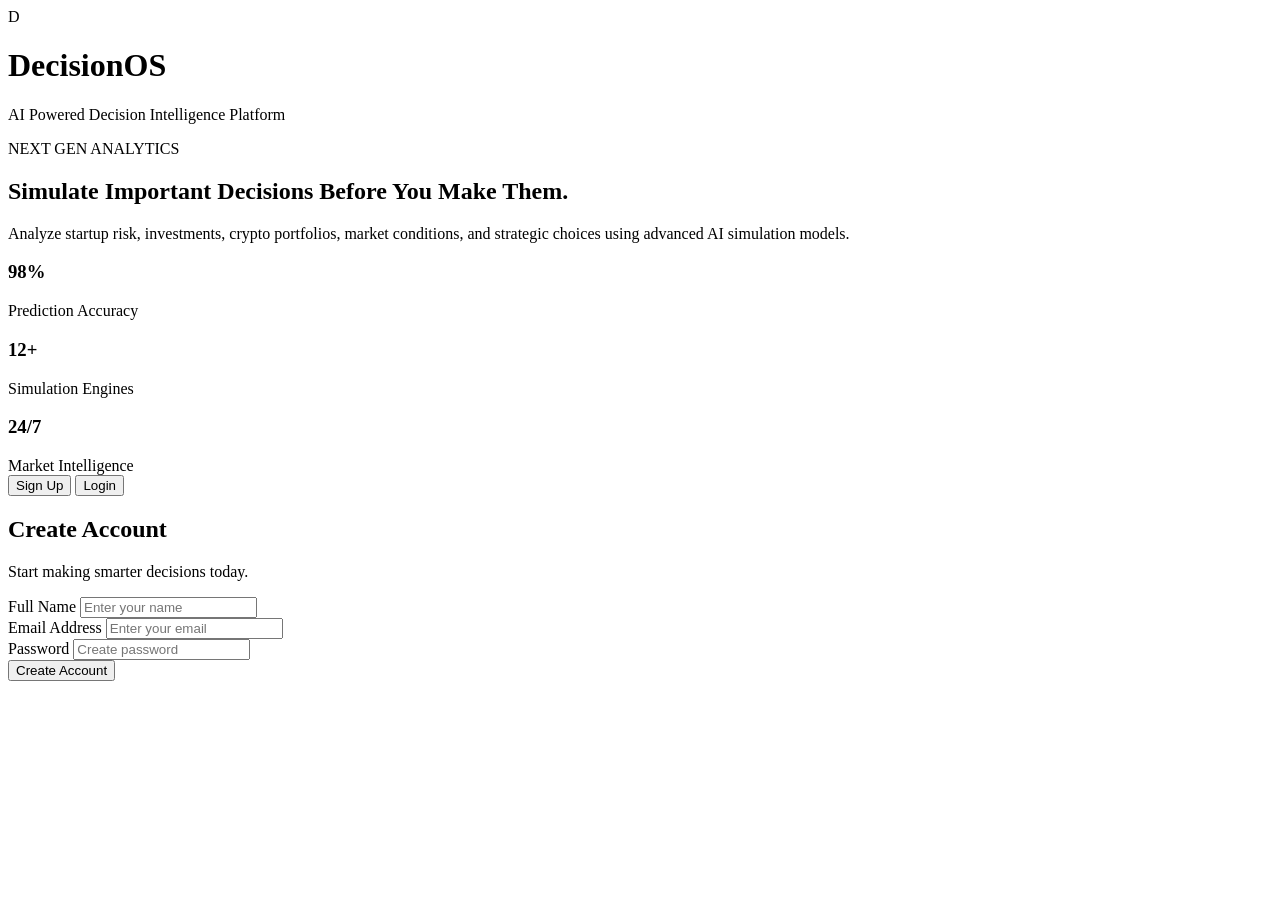
==== index.html @ 7e7c4227 "Rename project.html to index.html" ====
<!DOCTYPE html>
<html lang="en">
<head>
  <meta charset="UTF-8" />
  <meta name="viewport" content="width=device-width, initial-scale=1.0"/>
  <title>DecisionOS — AI Decision Intelligence</title>
  <!-- GOOGLE FONTS -->
  <link rel="preconnect" href="https://fonts.googleapis.com">
  <link rel="preconnect" href="https://fonts.gstatic.com" crossorigin>
  <link href="https://fonts.googleapis.com/css2?family=Inter:wght@300;400;500;600;700;800&family=Space+Grotesk:wght@500;700&display=swap" rel="stylesheet">
  <!-- CSS -->
  <link rel="stylesheet" href="final1.css">
</head>
<body>
  <!-- AUTHENTICATION SCREEN -->
  <div class="auth-wrapper" id="authWrapper">
    <!-- LEFT -->
    <div class="auth-left">
      <div class="auth-brand">
        <div class="brand-logo">D</div>
        <div>
          <h1>DecisionOS</h1>
          <p>AI Powered Decision Intelligence Platform</p>
        </div>
      </div>
      <div class="auth-content">
        <span class="mini-badge">
          NEXT GEN ANALYTICS
        </span>
        <h2>
          Simulate Important Decisions
          <span>Before You Make Them.</span>
        </h2>
        <p>
          Analyze startup risk, investments, crypto portfolios,
          market conditions, and strategic choices using
          advanced AI simulation models.
        </p>
        <div class="auth-stats">
          <div class="auth-stat-card">
            <h3>98%</h3>
            <span>Prediction Accuracy</span>
          </div>
          <div class="auth-stat-card">
            <h3>12+</h3>
            <span>Simulation Engines</span>
          </div>
          <div class="auth-stat-card">
            <h3>24/7</h3>
            <span>Market Intelligence</span>
          </div>
        </div>
      </div>
    </div>
    <!-- RIGHT -->
    <div class="auth-right">
      <div class="auth-box">
        <!-- TABS -->
        <div class="auth-tabs">
          <button class="auth-tab active" onclick="switchAuthTab('signup', this)">Sign Up</button>
          <button class="auth-tab" onclick="switchAuthTab('login', this)">Login</button>
        </div>
        <!-- SIGNUP -->
        <div id="signupForm">
          <h2>Create Account</h2>
          <p class="auth-subtitle">
            Start making smarter decisions today.
          </p>
          <div class="input-group">
            <label>Full Name</label>
            <input type="text" id="signupName" placeholder="Enter your name">
          </div>
          <div class="input-group">
            <label>Email Address</label>
            <input type="email" id="signupEmail" placeholder="Enter your email">
          </div>
          <div class="input-group">
            <label>Password</label>
            <input type="password" id="signupPassword" placeholder="Create password">
          </div>
          <button class="auth-btn" onclick="signupUser()">
            Create Account
          </button>
        </div>
        <!-- LOGIN -->
        <div id="loginForm" style="display:none;">
          <h2>Welcome Back</h2>
          <p class="auth-subtitle">
            Login to continue using DecisionOS.
          </p>
          <div class="input-group">
            <label>Email Address</label>
            <input type="email" id="loginEmail" placeholder="Enter your email">
          </div>
          <div class="input-group">
            <label>Password</label>
            <input type="password" id="loginPassword" placeholder="Enter your password">
          </div>
          <button class="auth-btn" onclick="loginUser()">Login</button>
        </div>
      </div>
    </div>
  </div>
  <!-- MAIN WEBSITE -->
  <div id="mainWebsite" style="display:none;">
    <!-- NAVBAR -->
    <nav>
      <!-- LEFT -->
      <div class="nav-left">
        <div class="nav-logo">Decision<span>OS</span></div>
      </div>
      <!-- CENTER -->
      <ul class="nav-links">
        <li><a href="#hero">Home</a></li>
        <li><a href="#modules">Modules</a></li>
        <li><a href="#simulator">Simulator</a></li>
        <li><a href="#how">How It Works</a></li>
        <li><a href="#footer">Contact</a></li>
      </ul>
      <!-- RIGHT -->
      <div class="nav-actions">
        <!-- THEME TOGGLE -->
        <button class="theme-toggle" id="themeToggle">🌙</button>
        <!-- USER INFO -->
        <div class="nav-user">
          <div class="user-avatar" id="userAvatar">U</div>
          <div class="user-info">
            <span>Welcome</span>
            <h4 id="displayUsername">
              User
            </h4>
          </div>
        </div>
        <!-- LOGOUT -->
        <button class="logout-btn" onclick="logoutUser()">Logout</button>
      </div>
    </nav>
    <!-- HERO -->
    <section class="hero" id="hero">
      <div class="hero-bg-glow"></div>
      <div class="hero-content">
        <div class="hero-badge">AI POWERED DECISION ENGINE</div>
        <h1>
          Predict Outcomes.
          <span>Reduce Risk.</span>
          Make Better Decisions.
        </h1>
        <p>
          DecisionOS combines simulation intelligence,
          crypto forecasting, startup analytics,
          and AI-driven market forecasting
          to help you make smarter strategic decisions.
        </p>
        <div class="hero-buttons">
          <button class="primary-btn" onclick="scrollToSection('simulator')">Launch Simulator</button>
          <button class="secondary-btn" onclick="scrollToSection('modules')">Explore Modules</button>
        </div>
        <div class="hero-stats">
          <div class="hero-stat">
            <h3>12+</h3>
            <span>AI Models</span>
          </div>
          <div class="hero-stat">
            <h3>4</h3>
            <span>Live APIs</span>
          </div>
          <div class="hero-stat">
            <h3>98%</h3>
            <span>Accuracy</span>
          </div>
        </div>
      </div>
    </section>
    <!-- MODULES -->
    <section class="modules" id="modules">
      <div class="section-header">
        <span class="section-tag">
          SIMULATION MODULES
        </span>
        <h2>
          Choose Your Decision Engine
        </h2>
        <p>
          Intelligent simulations tailored
          for high-stakes decisions.
        </p>
      </div>
      <div class="modules-grid">
        <!-- STARTUP -->
        <div class="module-card active-module" onclick="activateModule('startup', this)">
          <div class="module-icon">🚀</div>
          <h3>Startup Risk Analysis</h3>
          <p>
            Evaluate startup viability,
            runway, competition,
            market fit, and investor readiness.
          </p>
          <div class="module-tags">
            <span>Burn Rate</span>
            <span>Market Fit</span>
            <span>Growth</span>
          </div>
        </div>
        <!-- INVESTMENT -->
        <div class="module-card" onclick="activateModule('investment', this)">
          <div class="module-icon">📈</div>
          <h3>Investment & Crypto Strategy</h3>
          <p>
            Analyze stocks, crypto assets,
            portfolio diversification,
            ROI potential, and market volatility.
          </p>
          <div class="module-tags">
            <span>Crypto</span>
            <span>Portfolio</span>
            <span>ROI</span>
            <span>Volatility</span>
          </div>
        </div>
      </div>
    </section>
    <!-- SIMULATOR -->
<section class="simulator-section" id="simulator">
  <div class="section-header">
    <span class="section-tag">AI SIMULATION ENGINE</span>
    <h2>Decision Simulator</h2>
  </div>
  <!-- MODULE SWITCHER -->
  <div class="simulator-top-bar">
    <div class="active-module-text">
      ⚡ Active Module:
      <span id="activeModuleName">Startup Risk Analysis</span>
    </div>
    <div class="simulation-tabs">
      <button class="sim-tab active-sim-tab" onclick="switchSimulator('startup', this)">STARTUP</button>
      <button class="sim-tab" onclick="switchSimulator('investment', this)">INVESTMENT</button>
    </div>
  </div>
  <div class="simulator-container">
    <!-- LEFT -->
    <div class="simulator-left">
      <!-- STARTUP FORM -->
      <div id="startupForm">
        <div class="form-group">
          <label>Startup Name</label>
          <input type="text" id="startupName" placeholder="AI SaaS Platform"> 
        </div>
        <div class="form-group">
          <label>Industry</label>
          <select id="startupIndustry">
            <option>AI / ML</option>
            <option>SaaS</option>
            <option>FinTech</option>
            <option>HealthTech</option>
            <option>E-Commerce</option>
          </select>
        </div>
        <div class="form-group">
          <label>Monthly Burn Rate ($K)</label>
          <input
            type="range"
            min="10"
            max="500"
            value="50"
            id="burnRate"
          >
          <div class="range-value">
            <span id="burnValue">50</span>K
          </div>
        </div>
        <div class="form-group">
          <label>Runway (Months)</label>
          <input
            type="range"
            min="1"
            max="36"
            value="12"
            id="runway"
          >
          <div class="range-value">
            <span id="runwayValue">12</span> Months
          </div>

        </div>

        <button
          class="simulate-btn"
          onclick="runSimulation('startup')"
        >
          Run Startup Simulation
        </button>
      </div>
      <!-- INVESTMENT FORM -->
      <div id="investmentForm" style="display:none;">
        <div class="form-group">
          <label>Total Investment Capital ($)</label>
          <input type="number" id="capital" placeholder="100000">
        </div>
        <div class="form-group">
          <label>Primary Asset Type</label>
          <select id="assetType">
            <option>Stocks</option>
            <option>Crypto</option>
            <option>Mixed Portfolio</option>
            <option>Index Funds</option>
          </select>
        </div>
        <div class="form-group">
          <label>Risk Appetite</label>
          <select id="riskLevel">
            <option>Conservative</option>
            <option>Moderate</option>
            <option>Aggressive</option>
          </select>
        </div>
        <div class="form-group">
          <label>Investment Horizon</label>
          <input
            type="range"
            min="1"
            max="30"
            value="5"
            id="horizon"
          >
          <div class="range-value">
            <span id="horizonValue">5</span> Years
          </div>
        </div>
        <div class="form-group">
          <label>Crypto Allocation (%)</label>
          <input
            type="range"
            min="0"
            max="100"
            value="25"
            id="cryptoAllocation"
          >
          <div class="range-value">
            <span id="cryptoValue">25</span>%
          </div>
        </div>
        <button class="simulate-btn" onclick="runSimulation('investment')">Run Investment Simulation</button>
      </div>
    </div>
    <!-- RIGHT -->
    <div class="simulator-right">
      <!-- PLACEHOLDER -->
      <div class="result-placeholder" id="resultPlaceholder">
        <div class="placeholder-icon">⚡</div>
        <h3>Awaiting Simulation</h3>
        <p>
          Run a simulation to generate
          intelligent insights,
          strengths, risks,
          and recommendations.
        </p>
      </div>
      <!-- RESULTS -->
      <div class="results-panel" id="resultsPanel">
        <div class="score-card"
          <div class="score-circle">
            <svg width="170" height="170">
              <circle
                class="bg-circle"
                cx="85"
                cy="85"
                r="70"
              ></circle>

              <circle
                class="progress-circle"
                cx="85"
                cy="85"
                r="70"
                id="progressCircle"
              ></circle>

            </svg>

            <div class="score-content">

              <h2 id="scoreNumber">82</h2>

              <span>Overall Score</span>

            </div>

          </div>

          <div class="score-info">

            <h3 id="scoreLabel">
              Strong Opportunity
            </h3>
            <p id="scoreDescription">
              AI simulation analysis will appear here.
            </p
          </div>
        </div>
        <!-- STRENGTHS -->
        <div class="result-box">
          <div class="result-title">
            ✅ Key Strengths
          </div>
          <div id="strengthsList"></div>
        </div>
        <!-- RISKS -->
        <div class="result-box">

          <div class="result-title">
            ⚠ Risk Analysis
          </div>

          <div id="riskList"></div>

        </div>

        <!-- RECOMMENDATIONS -->

        <div class="result-box">

          <div class="result-title">
            💡 Recommendations
          </div>

          <div id="recommendationList"></div>

        </div>

      </div>

    </div>

  </div>

</section>
    <!-- HOW IT WORKS -->

    <section class="how-section" id="how">

      <div class="section-header">

        <span class="section-tag">
          PROCESS FLOW
        </span>

        <h2>
          How DecisionOS Works
        </h2>

      </div>

      <div class="steps-grid">

        <div class="step-card">

          <div class="step-number">01</div>

          <h3>Input Your Data</h3>

          <p>
            Enter startup, stock,
            or crypto investment information.
          </p>

        </div>

        <div class="step-card">

          <div class="step-number">02</div>

          <h3>AI Analysis</h3>

          <p>
            AI evaluates risk factors,
            volatility, and probability models.
          </p>

        </div>

        <div class="step-card">

          <div class="step-number">03</div>

          <h3>Simulation Engine</h3>

          <p>
            Multiple outcomes are tested instantly
            across thousands of data points.
          </p>

        </div>

        <div class="step-card">

          <div class="step-number">04</div>

          <h3>Get Insights</h3>

          <p>
            Receive actionable recommendations
            and forecasting intelligence.
          </p>

        </div>

      </div>

    </section>
    <!-- FOOTER -->

    <footer id="footer">

      <div class="footer-grid">

        <!-- BRAND -->

        <div class="footer-brand">

          <div class="footer-logo">
            Decision<span>OS</span>
          </div>

          <p>
            AI-powered decision intelligence platform
            helping founders and investors
            reduce uncertainty.
          </p>

        </div>
        <!-- LINKS -->
        <div class="footer-links">
          <h4>Platform</h4>
          <a href="#hero">Home</a>
          <a href="#modules">Modules</a>
          <a href="#simulator">Simulator</a>
          <a href="#how">How It Works</a>
        </div>
        <!-- LINKS -->
        <div class="footer-links">
          <h4>Resources</h4>
          <a href="#">Documentation</a>
          <a href="#">API Access</a>
          <a href="#">Support</a>
          <a href="#">Privacy Policy</a>
        </div>
        <!-- NEWSLETTER -->
        <div class="footer-newsletter">
          <h4>Stay Updated</h4>
          <p>
            Get AI market insights and updates.
          </p>
          <div class="newsletter-box">
            <input type="email" placeholder="Enter email">
            <button>Subscribe</button>
          </div>
        </div>
      </div>
      <div class="footer-bottom">
        <p>© 2026 DecisionOS. All Rights Reserved.</p>
        <span>
          Built with AI Intelligence
        </span>
      </div>
    </footer>
  </div>
  <!-- JS -->
  <script src="final1.js"></script>
</body>
</html>
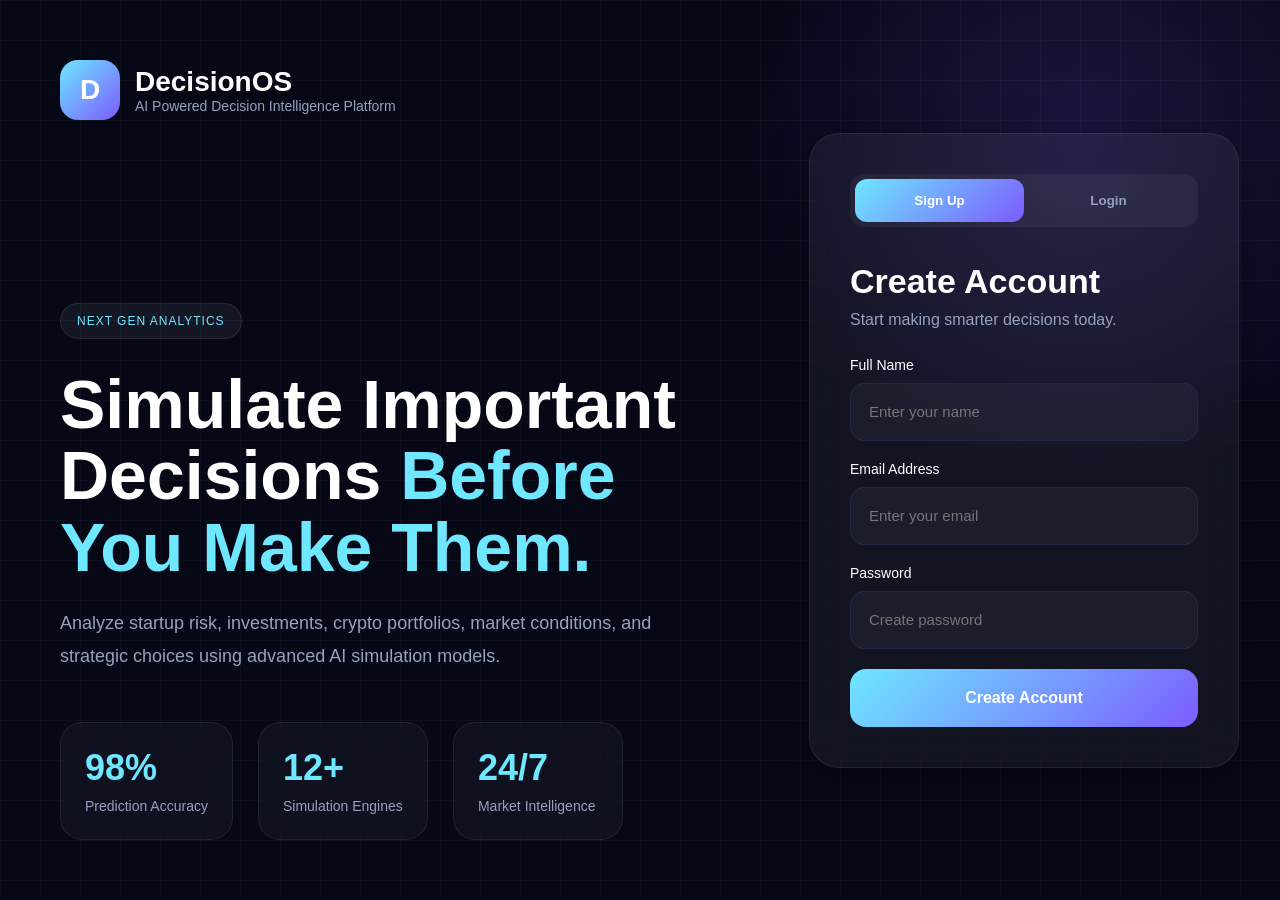
==== commit a912bcda: "Update index.html" ====
--- a/index.html
+++ b/index.html
@@ -9,7 +9,7 @@
   <link rel="preconnect" href="https://fonts.gstatic.com" crossorigin>
   <link href="https://fonts.googleapis.com/css2?family=Inter:wght@300;400;500;600;700;800&family=Space+Grotesk:wght@500;700&display=swap" rel="stylesheet">
   <!-- CSS -->
-  <link rel="stylesheet" href="final1.css">
+  <link rel="stylesheet" href="style.css">
 </head>
 <body>
   <!-- AUTHENTICATION SCREEN -->
@@ -565,6 +565,6 @@
     </footer>
   </div>
   <!-- JS -->
-  <script src="final1.js"></script>
+  <script src="script.js"></script>
 </body>
 </html>
--- a/style.css
+++ b/style.css
@@ -0,0 +1,917 @@
+*{
+  margin:0;
+  padding:0;
+  box-sizing:border-box;
+}
+html{
+  scroll-behavior:smooth;
+}
+:root{
+  /* DARK MODE */
+  --bg:#060816;
+  --card:#0f1325;
+  --card2:#141936;
+  --border:#23284a;
+  --text:#ffffff;
+  --muted:#98a0c0;
+  --accent:#6ee7ff;
+  --accent2:#7c5cff;
+  --green:#3ddc97;
+  --red:#ff5f7a;
+  --shadow:0 10px 40px rgba(0,0,0,0.45);
+  --font-main:'Inter',sans-serif;
+  --font-heading:'Space Grotesk',sans-serif;
+}
+/* LIGHT MODE */
+body.light-mode{
+  --bg:#f4f7ff;
+  --card:#ffffff;
+  --card2:#eef2ff;
+  --border:#dbe2ff;
+  --text:#111827;
+  --muted:#5f6b85;
+  --accent:#4f46e5;
+  --accent2:#06b6d4;
+  --shadow:0 10px 30px rgba(0,0,0,0.08);
+}
+body{
+  background:var(--bg);
+  color:var(--text);
+  font-family:var(--font-main);
+  overflow-x:hidden;
+  transition:0.35s;
+}
+   /* BACKGROUND EFFECT */
+body::before{
+  content:'';
+  position:fixed;
+  inset:0;
+  background-image:
+  linear-gradient(rgba(255,255,255,0.03) 1px, transparent 1px),
+  linear-gradient(90deg, rgba(255,255,255,0.03) 1px, transparent 1px);
+  background-size:40px 40px;
+  z-index:-2;
+}
+body::after{
+  content:'';
+  position:fixed;
+  width:700px;
+  height:700px;
+  background:
+  radial-gradient(circle,
+  rgba(124,92,255,0.18),
+  transparent 70%);
+  top:-200px;
+  right:-150px;
+  z-index:-1;
+}
+   /* AUTH */
+.auth-wrapper{
+  width:100%;
+  min-height:100vh;
+  display:grid;
+  grid-template-columns:1.2fr 0.8fr;
+}
+.auth-left{
+  padding:60px;
+  display:flex;
+  flex-direction:column;
+  justify-content:space-between;
+}
+.auth-brand{
+  display:flex;
+  align-items:center;
+  gap:15px;
+}
+.brand-logo{
+  width:60px;
+  height:60px;
+  border-radius:18px;
+  background:
+  linear-gradient(
+    135deg,
+    var(--accent),
+    var(--accent2)
+  );
+  display:flex;
+  align-items:center;
+  justify-content:center;
+  font-size:28px;
+  font-weight:700;
+  color:white;
+}
+.auth-brand h1{
+  font-family:var(--font-heading);
+  font-size:28px;
+}
+.auth-brand p{
+  color:var(--muted);
+  font-size:14px;
+}
+.auth-content{
+  max-width:700px;
+}
+.mini-badge{
+  display:inline-block;
+  padding:10px 16px;
+  border-radius:999px;
+  background:rgba(255,255,255,0.06);
+  border:1px solid rgba(255,255,255,0.08);
+  color:var(--accent);
+  font-size:12px;
+  letter-spacing:1px;
+  margin-bottom:30px;
+}
+.auth-content h2{
+  font-size:68px;
+  line-height:1.05;
+  font-family:var(--font-heading);
+  margin-bottom:24px;
+}
+.auth-content h2 span{
+  color:var(--accent);
+}
+.auth-content p{
+  font-size:18px;
+  color:var(--muted);
+  line-height:1.8;
+  max-width:600px;
+}
+.auth-stats{
+  display:flex;
+  gap:25px;
+  margin-top:50px;
+}
+.auth-stat-card{
+  background:rgba(255,255,255,0.04);
+  border:1px solid rgba(255,255,255,0.08);
+  padding:24px;
+  border-radius:22px;
+  min-width:170px;
+  backdrop-filter:blur(15px);
+}
+.auth-stat-card h3{
+  font-size:36px;
+  color:var(--accent);
+  margin-bottom:8px;
+}
+.auth-stat-card span{
+  color:var(--muted);
+  font-size:14px;
+}
+/* RIGHT */
+.auth-right{
+  display:flex;
+  align-items:center;
+  justify-content:center;
+  padding:40px;
+}
+.auth-box{
+  width:100%;
+  max-width:430px;
+  background:rgba(255,255,255,0.05);
+  border:1px solid rgba(255,255,255,0.08);
+  border-radius:30px;
+  padding:40px;
+  backdrop-filter:blur(20px);
+  box-shadow:var(--shadow);
+}
+.auth-tabs{
+  display:flex;
+  background:rgba(255,255,255,0.05);
+  border-radius:14px;
+  padding:5px;
+  margin-bottom:35px;
+}
+.auth-tab{
+  flex:1;
+  padding:14px;
+  border:none;
+  background:none;
+  color:var(--muted);
+  border-radius:12px;
+  cursor:pointer;
+  font-weight:600;
+  transition:0.3s;
+}
+.auth-tab.active{
+  background:
+  linear-gradient(
+    135deg,
+    var(--accent),
+    var(--accent2)
+  );
+  color:white;
+}
+.auth-box h2{
+  font-size:34px;
+  margin-bottom:10px;
+}
+.auth-subtitle{
+  color:var(--muted);
+  margin-bottom:28px;
+}
+/* INPUTS */
+.input-group{
+  margin-bottom:20px;
+}
+.input-group label{
+  display:block;
+  margin-bottom:10px;
+  font-size:14px;
+}
+.input-group input{
+  width:100%;
+  height:58px;
+  border-radius:14px;
+  border:1px solid var(--border);
+  background:rgba(255,255,255,0.04);
+  padding:0 18px;
+  color:var(--text);
+  font-size:15px;
+  outline:none;
+}
+.input-group input:focus{
+  border-color:var(--accent);
+}
+.auth-btn{
+  width:100%;
+  height:58px;
+  border:none;
+  border-radius:16px;
+  background:
+  linear-gradient(
+    135deg,
+    var(--accent),
+    var(--accent2)
+  );
+  color:white;
+  font-size:16px;
+  font-weight:700;
+  cursor:pointer;
+  transition:0.3s;
+}
+.auth-btn:hover{
+  transform:translateY(-2px);
+}
+   /* NAVBAR */
+nav{
+  position:fixed;
+  top:0;
+  left:0;
+  width:100%;
+  height:90px;
+  padding:0 50px;
+  display:flex;
+  align-items:center;
+  justify-content:space-between;
+  backdrop-filter:blur(18px);
+  background:rgba(6,8,22,0.7);
+  border-bottom:1px solid rgba(255,255,255,0.06);
+  z-index:999;
+}
+body.light-mode nav{
+  background:rgba(255,255,255,0.75);
+}
+.nav-logo{
+  font-size:28px;
+  font-weight:800;
+  font-family:var(--font-heading);
+}
+.nav-logo span{
+  color:var(--accent);
+}
+/* LINKS */
+.nav-links{
+  display:flex;
+  gap:35px;
+  list-style:none;
+}
+.nav-links a{
+  text-decoration:none;
+  color:var(--muted);
+  font-size:15px;
+  transition:0.3s;
+}
+.nav-links a:hover{
+  color:var(--text);
+}
+/* RIGHT ACTIONS */
+.nav-actions{
+  display:flex;
+  align-items:center;
+  gap:18px;
+}
+/* TOGGLE */
+.theme-toggle{
+  width:50px;
+  height:50px;
+  border-radius:14px;
+  border:none;
+  cursor:pointer;
+  font-size:18px;
+  background:rgba(255,255,255,0.08);
+  color:var(--text);
+  transition:0.3s;
+  display:flex;
+  align-items:center;
+  justify-content:center;
+}
+.theme-toggle:hover{
+  transform:translateY(-2px);
+}
+/* USER */
+.nav-user{
+  display:flex;
+  align-items:center;
+  gap:12px;
+}
+.user-avatar{
+  width:48px;
+  height:48px;
+  border-radius:50%;
+  background:
+  linear-gradient(
+    135deg,
+    var(--accent),
+    var(--accent2)
+  );
+  display:flex;
+  align-items:center;
+  justify-content:center;
+  color:white;
+  font-weight:700;
+}
+.user-info span{
+  color:var(--muted);
+  font-size:12px;
+}
+.user-info h4{
+  font-size:15px;
+}
+/* LOGOUT */
+.logout-btn{
+  height:48px;
+  padding:0 20px;
+  border:none;
+  border-radius:14px;
+  background:rgba(255,255,255,0.08);
+  color:var(--text);
+  cursor:pointer;
+  font-weight:600;
+  transition:0.3s;
+}
+.logout-btn:hover{
+  background:var(--red);
+  color:white;
+}
+   /* HERO*/
+.hero{
+  min-height:100vh;
+  display:flex;
+  align-items:center;
+  justify-content:center;
+  text-align:center;
+  position:relative;
+  padding:140px 20px 80px;
+}
+.hero-bg-glow{
+  position:absolute;
+  width:900px;
+  height:900px;
+  background:
+  radial-gradient(
+    circle,
+    rgba(110,231,255,0.12),
+    transparent 70%
+  );
+  z-index:-1;
+}
+.hero-content{
+  max-width:950px;
+}
+.hero-badge{
+  display:inline-block;
+  padding:12px 20px;
+  border-radius:999px;
+  border:1px solid rgba(255,255,255,0.08);
+  background:rgba(255,255,255,0.05);
+  color:var(--accent);
+  font-size:13px;
+
+  margin-bottom:28px;
+}
+.hero h1{
+  font-size:82px;
+  line-height:1.05;
+  font-family:var(--font-heading);
+  margin-bottom:28px;
+}
+.hero h1 span{
+  color:var(--accent);
+}
+.hero p{
+  max-width:760px;
+  margin:auto;
+  font-size:20px;
+  color:var(--muted);
+  line-height:1.8;
+}
+.hero-buttons{
+  margin-top:40px;
+  display:flex;
+  justify-content:center;
+  gap:18px;
+}
+.primary-btn,
+.secondary-btn{
+  height:58px;
+  padding:0 34px;
+  border-radius:18px;
+  border:none;
+  cursor:pointer;
+  font-weight:700;
+  font-size:15px;
+  transition:0.3s;
+}
+.primary-btn{
+  background:
+  linear-gradient(
+    135deg,
+    var(--accent),
+    var(--accent2)
+  );
+  color:white;
+}
+.secondary-btn{
+  background:rgba(255,255,255,0.05);
+  border:1px solid rgba(255,255,255,0.08);
+  color:var(--text);
+}
+.primary-btn:hover,
+.secondary-btn:hover{
+  transform:translateY(-2px);
+}
+.hero-stats{
+  display:flex;
+  justify-content:center;
+  gap:70px;
+  margin-top:70px;
+}
+.hero-stat h3{
+  font-size:42px;
+  color:var(--accent);
+}
+.hero-stat span{
+  color:var(--muted);
+}
+   /* SECTIONS */
+section{
+  padding:120px 70px;
+}
+.section-header{
+  text-align:center;
+  margin-bottom:70px;
+}
+.section-tag{
+  color:var(--accent);
+  font-size:13px;
+  letter-spacing:2px;
+}
+.section-header h2{
+  font-size:56px;
+  margin:20px 0;
+
+  font-family:var(--font-heading);
+}
+.section-header p{
+  color:var(--muted);
+  font-size:18px;
+}
+   /* MODULES */
+.modules-grid{
+  display:grid;
+  grid-template-columns:
+  repeat(auto-fit,minmax(350px,1fr));
+  gap:28px;
+}
+.module-card{
+  background:rgba(255,255,255,0.04);
+  border:1px solid rgba(255,255,255,0.08);
+  border-radius:28px;
+  padding:36px;
+  cursor:pointer;
+  transition:0.35s;
+}
+.module-card:hover{
+  transform:translateY(-6px);
+  border-color:var(--accent);
+}
+.active-module{
+  border-color:var(--accent);
+  box-shadow:
+  0 0 40px rgba(110,231,255,0.18);
+}
+.module-icon{
+  font-size:48px;
+  margin-bottom:20px;
+}
+.module-card h3{
+  font-size:28px;
+  margin-bottom:14px;
+}
+.module-card p{
+  color:var(--muted);
+  line-height:1.8;
+}
+.module-tags{
+  display:flex;
+  flex-wrap:wrap;
+  gap:10px;
+  margin-top:25px;
+}
+.module-tags span{
+  padding:8px 14px;
+  border-radius:999px;
+
+  background:rgba(255,255,255,0.05);
+
+  font-size:13px;
+}
+   /* SIMULATOR */
+.simulator-top-bar{
+  display:flex;
+  justify-content:space-between;
+  align-items:center;
+  padding:22px 30px;
+  margin-bottom:30px;
+  border-radius:24px;
+  background:rgba(255,255,255,0.04);
+  border:1px solid rgba(255,255,255,0.08);
+}
+.active-module-text{
+  font-size:20px;
+  font-weight:700;
+}
+.active-module-text span{
+  color:#47f5b0;
+}
+.simulation-tabs{
+  display:flex;
+  gap:12px;
+  background:#050814;
+  padding:8px;
+  border-radius:16px;
+}
+.sim-tab{
+  padding:14px 26px;
+  border:none;
+  border-radius:12px;
+  cursor:pointer;
+  background:transparent;
+  color:#7d85a7;
+  font-weight:700;
+  transition:0.3s;
+}
+.active-sim-tab{
+  background:#47f5b0;
+  color:#000;
+}
+.simulator-container{
+  display:grid;
+  grid-template-columns:1fr 1fr;
+  gap:30px;
+}
+.simulator-left,
+.simulator-right{
+  background:rgba(255,255,255,0.04);
+  border:1px solid rgba(255,255,255,0.08);
+  border-radius:30px;
+  padding:35px;
+}
+/* FORM */
+.form-group{
+  margin-bottom:26px;
+}
+.form-group label{
+  display:block;
+  margin-bottom:12px;
+  font-weight:600;
+}
+.form-group input,
+.form-group select{
+  width:100%;
+  height:58px;
+  border-radius:16px;
+  border:1px solid rgba(255,255,255,0.08);
+  background:rgba(255,255,255,0.04);
+  color:var(--text);
+  padding:0 18px;
+  font-size:15px;
+  outline:none;
+}
+.range-value{
+  margin-top:10px;
+  color:var(--accent);
+}
+/* BUTTON */
+.simulate-btn{
+  width:100%;
+  height:62px;
+  border:none;
+  border-radius:18px;
+  background:
+  linear-gradient(
+    135deg,
+    var(--accent),
+    var(--accent2)
+  );
+  color:white;
+  font-size:16px;
+  font-weight:700;
+  cursor:pointer;
+  margin-top:10px;
+  transition:0.3s;
+}
+.simulate-btn:hover{
+  transform:translateY(-2px);
+}
+   /* RESULTS */
+.result-placeholder{
+  height:100%;
+  display:flex;
+  flex-direction:column;
+  align-items:center;
+  justify-content:center;
+  text-align:center;
+}
+.placeholder-icon{
+  font-size:70px;
+  margin-bottom:20px;
+}
+.result-placeholder p{
+  color:var(--muted);
+  max-width:400px;
+  margin-top:14px;
+  line-height:1.7;
+}
+.results-panel{
+  display:none;
+}
+.score-card{
+  display:flex;
+  align-items:center;
+  gap:35px;
+  margin-bottom:35px;
+  background:rgba(255,255,255,0.03);
+  border-radius:28px;
+  padding:30px;
+}
+.score-circle{
+  position:relative;
+  width:170px;
+  height:170px;
+}
+.score-circle svg{
+  transform:rotate(-90deg);
+}
+.bg-circle{
+  fill:none;
+  stroke:rgba(255,255,255,0.08);
+  stroke-width:10;
+}
+.progress-circle{
+  fill:none;
+  stroke:var(--accent);
+  stroke-width:10;
+  stroke-linecap:round;
+  stroke-dasharray:440;
+  stroke-dashoffset:440;
+  transition:1.5s ease;
+}
+.score-content{
+  position:absolute;
+  inset:0;
+  display:flex;
+  flex-direction:column;
+  align-items:center;
+  justify-content:center;
+}
+.score-content h2{
+  font-size:52px;
+}
+.score-content span{
+  color:var(--muted);
+}
+.score-info h3{
+  font-size:32px;
+  margin-bottom:14px;
+}
+.score-info p{
+  color:var(--muted);
+  line-height:1.8;
+}
+/* RESULT BOX */
+.result-box{
+  margin-top:24px;
+  background:rgba(255,255,255,0.03);
+  border-radius:24px;
+  padding:26px;
+}
+.result-title{
+  font-size:20px;
+  margin-bottom:18px;
+  font-weight:700;
+}
+.result-item{
+  padding:14px 18px;
+  border-radius:16px;
+  margin-bottom:14px;
+  line-height:1.7;
+}
+.positive{
+  background:rgba(61,220,151,0.12);
+}
+.negative{
+  background:rgba(255,95,122,0.12);
+}
+.recommend{
+  background:rgba(110,231,255,0.1);
+}
+   /* HOW IT WORKS */
+.steps-grid{
+  display:grid;
+  grid-template-columns:
+  repeat(auto-fit,minmax(250px,1fr));
+  gap:28px;
+}
+.step-card{
+  background:rgba(255,255,255,0.04);
+  border:1px solid rgba(255,255,255,0.08);
+  border-radius:28px;
+  padding:34px;
+}
+.step-number{
+  width:60px;
+  height:60px;
+  border-radius:18px;
+  background:
+  linear-gradient(
+    135deg,
+    var(--accent),
+    var(--accent2)
+  );
+  display:flex;
+  align-items:center;
+  justify-content:center;
+  font-size:24px;
+  font-weight:700;
+  margin-bottom:24px;
+  color:white;
+}
+.step-card h3{
+  font-size:26px;
+  margin-bottom:14px;
+}
+.step-card p{
+  color:var(--muted);
+  line-height:1.8;
+}
+   /* FOOTER */
+footer{
+  padding:90px 70px 40px;
+  border-top:1px solid rgba(255,255,255,0.08);
+  background:rgba(255,255,255,0.02);
+}
+.footer-grid{
+  display:grid;
+  grid-template-columns:
+  2fr 1fr 1fr 1.5fr;
+  gap:50px;
+}
+.footer-logo{
+  font-size:34px;
+  font-family:var(--font-heading);
+  font-weight:800;
+  margin-bottom:18px;
+}
+.footer-logo span{
+  color:var(--accent);
+}
+.footer-brand p{
+  color:var(--muted);
+  line-height:1.8;
+  max-width:420px;
+}
+.footer-links{
+  display:flex;
+  flex-direction:column;
+}
+.footer-links h4,
+.footer-newsletter h4{
+  margin-bottom:20px;
+  font-size:20px;
+}
+.footer-links a{
+  margin-bottom:12px;
+  text-decoration:none;
+  color:var(--muted);
+}
+.footer-newsletter p{
+  color:var(--muted);
+  margin-bottom:18px;
+}
+.newsletter-box{
+  display:flex;
+  gap:10px;
+}
+.newsletter-box input{
+  flex:1;
+  height:52px;
+  border-radius:14px;
+  border:none;
+  padding:0 16px;
+  background:rgba(255,255,255,0.05);
+  color:var(--text);
+}
+.newsletter-box button{
+  height:52px;
+  padding:0 20px;
+  border:none;
+  border-radius:14px;
+  background:
+  linear-gradient(
+    135deg,
+    var(--accent),
+    var(--accent2)
+  );
+  color:white;
+  cursor:pointer;
+}
+.footer-bottom{
+  margin-top:70px;
+  padding-top:30px;
+  border-top:1px solid rgba(255,255,255,0.08);
+  display:flex;
+  justify-content:space-between;
+  color:var(--muted);
+}
+   /* RESPONSIVE */
+@media(max-width:1100px){
+  .auth-wrapper{
+    grid-template-columns:1fr;
+  }
+  .simulator-container{
+    grid-template-columns:1fr;
+  }
+  .footer-grid{
+    grid-template-columns:1fr 1fr;
+  }
+  .hero h1{
+    font-size:64px;
+  }
+}
+@media(max-width:768px){
+  nav{
+    padding:0 20px;
+  }
+  .nav-links{
+    display:none;
+  }
+  .nav-actions{
+    gap:10px;
+  }
+  .user-info{
+    display:none;
+  }
+  section{
+    padding:90px 20px;
+  }
+  .hero h1{
+    font-size:48px;
+  }
+  .hero p{
+    font-size:17px;
+  }
+  .hero-stats{
+    gap:30px;
+    flex-wrap:wrap;
+  }
+  .auth-left{
+    padding:30px;
+  }
+  .auth-content h2{
+    font-size:48px;
+  }
+  .footer-grid{
+    grid-template-columns:1fr;
+  }
+  .footer-bottom{
+    flex-direction:column;
+    gap:12px;
+  }
+  .score-card{
+    flex-direction:column;
+    text-align:center;
+  }
+}
